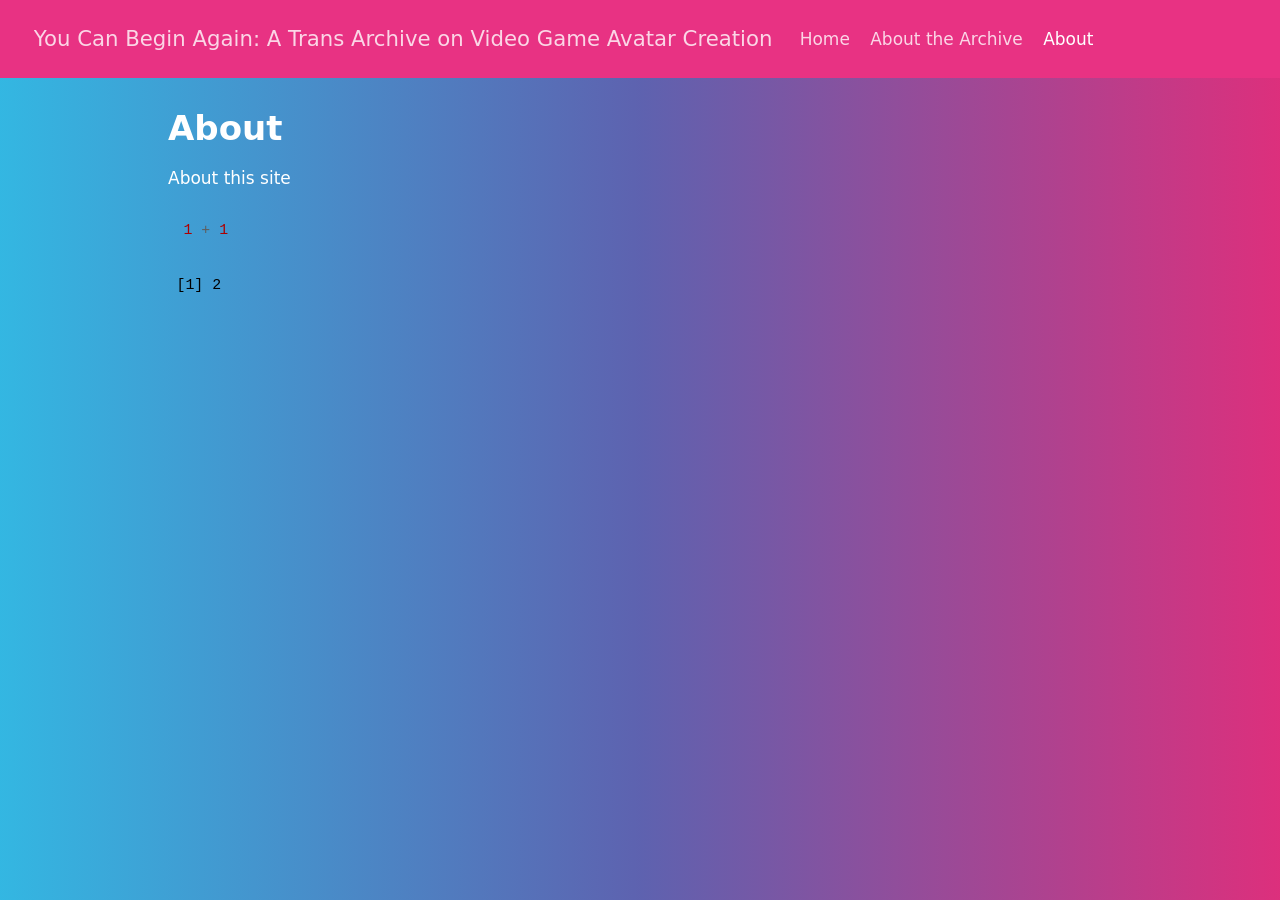
==== about.html @ 6451f8e9 "Built site for gh-pages" ====
<!DOCTYPE html>
<html xmlns="http://www.w3.org/1999/xhtml" lang="en" xml:lang="en"><head>

<meta charset="utf-8">
<meta name="generator" content="quarto-1.8.25">

<meta name="viewport" content="width=device-width, initial-scale=1.0, user-scalable=yes">


<title>About – You Can Begin Again: A Trans Archive on Video Game Avatar Creation</title>
<style>
code{white-space: pre-wrap;}
span.smallcaps{font-variant: small-caps;}
div.columns{display: flex; gap: min(4vw, 1.5em);}
div.column{flex: auto; overflow-x: auto;}
div.hanging-indent{margin-left: 1.5em; text-indent: -1.5em;}
ul.task-list{list-style: none;}
ul.task-list li input[type="checkbox"] {
  width: 0.8em;
  margin: 0 0.8em 0.2em -1em; /* quarto-specific, see https://github.com/quarto-dev/quarto-cli/issues/4556 */ 
  vertical-align: middle;
}
/* CSS for syntax highlighting */
html { -webkit-text-size-adjust: 100%; }
pre > code.sourceCode { white-space: pre; position: relative; }
pre > code.sourceCode > span { display: inline-block; line-height: 1.25; }
pre > code.sourceCode > span:empty { height: 1.2em; }
.sourceCode { overflow: visible; }
code.sourceCode > span { color: inherit; text-decoration: inherit; }
div.sourceCode { margin: 1em 0; }
pre.sourceCode { margin: 0; }
@media screen {
div.sourceCode { overflow: auto; }
}
@media print {
pre > code.sourceCode { white-space: pre-wrap; }
pre > code.sourceCode > span { text-indent: -5em; padding-left: 5em; }
}
pre.numberSource code
  { counter-reset: source-line 0; }
pre.numberSource code > span
  { position: relative; left: -4em; counter-increment: source-line; }
pre.numberSource code > span > a:first-child::before
  { content: counter(source-line);
    position: relative; left: -1em; text-align: right; vertical-align: baseline;
    border: none; display: inline-block;
    -webkit-touch-callout: none; -webkit-user-select: none;
    -khtml-user-select: none; -moz-user-select: none;
    -ms-user-select: none; user-select: none;
    padding: 0 4px; width: 4em;
  }
pre.numberSource { margin-left: 3em;  padding-left: 4px; }
div.sourceCode
  {   }
@media screen {
pre > code.sourceCode > span > a:first-child::before { text-decoration: underline; }
}
</style>


<script src="site_libs/quarto-nav/quarto-nav.js"></script>
<script src="site_libs/quarto-nav/headroom.min.js"></script>
<script src="site_libs/clipboard/clipboard.min.js"></script>
<script src="site_libs/quarto-search/autocomplete.umd.js"></script>
<script src="site_libs/quarto-search/fuse.min.js"></script>
<script src="site_libs/quarto-search/quarto-search.js"></script>
<meta name="quarto:offset" content="./">
<script src="site_libs/quarto-html/quarto.js" type="module"></script>
<script src="site_libs/quarto-html/tabsets/tabsets.js" type="module"></script>
<script src="site_libs/quarto-html/axe/axe-check.js" type="module"></script>
<script src="site_libs/quarto-html/popper.min.js"></script>
<script src="site_libs/quarto-html/tippy.umd.min.js"></script>
<script src="site_libs/quarto-html/anchor.min.js"></script>
<link href="site_libs/quarto-html/tippy.css" rel="stylesheet">
<link href="site_libs/quarto-html/quarto-syntax-highlighting-7b89279ff1a6dce999919e0e67d4d9ec.css" rel="stylesheet" id="quarto-text-highlighting-styles">
<script src="site_libs/bootstrap/bootstrap.min.js"></script>
<link href="site_libs/bootstrap/bootstrap-icons.css" rel="stylesheet">
<link href="site_libs/bootstrap/bootstrap-251603f34fb100524ce6c94bd8510ba7.min.css" rel="stylesheet" append-hash="true" id="quarto-bootstrap" data-mode="light">
<script id="quarto-search-options" type="application/json">{
  "location": "navbar",
  "copy-button": false,
  "collapse-after": 3,
  "panel-placement": "end",
  "type": "overlay",
  "limit": 50,
  "keyboard-shortcut": [
    "f",
    "/",
    "s"
  ],
  "show-item-context": false,
  "language": {
    "search-no-results-text": "No results",
    "search-matching-documents-text": "matching documents",
    "search-copy-link-title": "Copy link to search",
    "search-hide-matches-text": "Hide additional matches",
    "search-more-match-text": "more match in this document",
    "search-more-matches-text": "more matches in this document",
    "search-clear-button-title": "Clear",
    "search-text-placeholder": "",
    "search-detached-cancel-button-title": "Cancel",
    "search-submit-button-title": "Submit",
    "search-label": "Search"
  }
}</script>


<link rel="stylesheet" href="styles.css">
</head>

<body class="nav-fixed quarto-light">

<div id="quarto-search-results"></div>
  <header id="quarto-header" class="headroom fixed-top">
    <nav class="navbar navbar-expand-lg " data-bs-theme="dark">
      <div class="navbar-container container-fluid">
      <div class="navbar-brand-container mx-auto">
    <a href="./index.html" class="navbar-brand navbar-brand-logo">
    </a>
    <a class="navbar-brand" href="./index.html">
    <span class="navbar-title">You Can Begin Again: A Trans Archive on Video Game Avatar Creation</span>
    </a>
  </div>
            <div id="quarto-search" class="" title="Search"></div>
          <button class="navbar-toggler" type="button" data-bs-toggle="collapse" data-bs-target="#navbarCollapse" aria-controls="navbarCollapse" role="menu" aria-expanded="false" aria-label="Toggle navigation" onclick="if (window.quartoToggleHeadroom) { window.quartoToggleHeadroom(); }">
  <span class="navbar-toggler-icon"></span>
</button>
          <div class="collapse navbar-collapse" id="navbarCollapse">
            <ul class="navbar-nav navbar-nav-scroll me-auto">
  <li class="nav-item">
    <a class="nav-link" href="./index.html"> 
<span class="menu-text">Home</span></a>
  </li>  
  <li class="nav-item">
    <a class="nav-link" href="./new-page.html"> 
<span class="menu-text">About the Archive</span></a>
  </li>  
  <li class="nav-item">
    <a class="nav-link active" href="./about.html" aria-current="page"> 
<span class="menu-text">About</span></a>
  </li>  
</ul>
          </div> <!-- /navcollapse -->
            <div class="quarto-navbar-tools">
</div>
      </div> <!-- /container-fluid -->
    </nav>
</header>
<!-- content -->
<div id="quarto-content" class="quarto-container page-columns page-rows-contents page-layout-article page-navbar">
<!-- sidebar -->
<!-- margin-sidebar -->
    <div id="quarto-margin-sidebar" class="sidebar margin-sidebar zindex-bottom">
        
    </div>
<!-- main -->
<main class="content" id="quarto-document-content">

<header id="title-block-header" class="quarto-title-block default">
<div class="quarto-title">
<h1 class="title">About</h1>
</div>



<div class="quarto-title-meta">

    
  
    
  </div>
  


</header>


<p>About this site</p>
<div class="cell">
<div class="code-copy-outer-scaffold"><div class="sourceCode cell-code" id="cb1"><pre class="sourceCode r code-with-copy"><code class="sourceCode r"><span id="cb1-1"><a href="#cb1-1" aria-hidden="true" tabindex="-1"></a><span class="dv">1</span> <span class="sc">+</span> <span class="dv">1</span></span></code></pre></div><button title="Copy to Clipboard" class="code-copy-button"><i class="bi"></i></button></div>
<div class="cell-output cell-output-stdout">
<pre><code>[1] 2</code></pre>
</div>
</div>



</main> <!-- /main -->
<script id="quarto-html-after-body" type="application/javascript">
  window.document.addEventListener("DOMContentLoaded", function (event) {
    const icon = "";
    const anchorJS = new window.AnchorJS();
    anchorJS.options = {
      placement: 'right',
      icon: icon
    };
    anchorJS.add('.anchored');
    const isCodeAnnotation = (el) => {
      for (const clz of el.classList) {
        if (clz.startsWith('code-annotation-')) {                     
          return true;
        }
      }
      return false;
    }
    const onCopySuccess = function(e) {
      // button target
      const button = e.trigger;
      // don't keep focus
      button.blur();
      // flash "checked"
      button.classList.add('code-copy-button-checked');
      var currentTitle = button.getAttribute("title");
      button.setAttribute("title", "Copied!");
      let tooltip;
      if (window.bootstrap) {
        button.setAttribute("data-bs-toggle", "tooltip");
        button.setAttribute("data-bs-placement", "left");
        button.setAttribute("data-bs-title", "Copied!");
        tooltip = new bootstrap.Tooltip(button, 
          { trigger: "manual", 
            customClass: "code-copy-button-tooltip",
            offset: [0, -8]});
        tooltip.show();    
      }
      setTimeout(function() {
        if (tooltip) {
          tooltip.hide();
          button.removeAttribute("data-bs-title");
          button.removeAttribute("data-bs-toggle");
          button.removeAttribute("data-bs-placement");
        }
        button.setAttribute("title", currentTitle);
        button.classList.remove('code-copy-button-checked');
      }, 1000);
      // clear code selection
      e.clearSelection();
    }
    const getTextToCopy = function(trigger) {
      const outerScaffold = trigger.parentElement.cloneNode(true);
      const codeEl = outerScaffold.querySelector('code');
      for (const childEl of codeEl.children) {
        if (isCodeAnnotation(childEl)) {
          childEl.remove();
        }
      }
      return codeEl.innerText;
    }
    const clipboard = new window.ClipboardJS('.code-copy-button:not([data-in-quarto-modal])', {
      text: getTextToCopy
    });
    clipboard.on('success', onCopySuccess);
    if (window.document.getElementById('quarto-embedded-source-code-modal')) {
      const clipboardModal = new window.ClipboardJS('.code-copy-button[data-in-quarto-modal]', {
        text: getTextToCopy,
        container: window.document.getElementById('quarto-embedded-source-code-modal')
      });
      clipboardModal.on('success', onCopySuccess);
    }
      var localhostRegex = new RegExp(/^(?:http|https):\/\/localhost\:?[0-9]*\//);
      var mailtoRegex = new RegExp(/^mailto:/);
        var filterRegex = new RegExp("https:\/\/isaaclriddle\.github\.io\/beginagainarchive\/");
      var isInternal = (href) => {
          return filterRegex.test(href) || localhostRegex.test(href) || mailtoRegex.test(href);
      }
      // Inspect non-navigation links and adorn them if external
     var links = window.document.querySelectorAll('a[href]:not(.nav-link):not(.navbar-brand):not(.toc-action):not(.sidebar-link):not(.sidebar-item-toggle):not(.pagination-link):not(.no-external):not([aria-hidden]):not(.dropdown-item):not(.quarto-navigation-tool):not(.about-link)');
      for (var i=0; i<links.length; i++) {
        const link = links[i];
        if (!isInternal(link.href)) {
          // undo the damage that might have been done by quarto-nav.js in the case of
          // links that we want to consider external
          if (link.dataset.originalHref !== undefined) {
            link.href = link.dataset.originalHref;
          }
        }
      }
    function tippyHover(el, contentFn, onTriggerFn, onUntriggerFn) {
      const config = {
        allowHTML: true,
        maxWidth: 500,
        delay: 100,
        arrow: false,
        appendTo: function(el) {
            return el.parentElement;
        },
        interactive: true,
        interactiveBorder: 10,
        theme: 'quarto',
        placement: 'bottom-start',
      };
      if (contentFn) {
        config.content = contentFn;
      }
      if (onTriggerFn) {
        config.onTrigger = onTriggerFn;
      }
      if (onUntriggerFn) {
        config.onUntrigger = onUntriggerFn;
      }
      window.tippy(el, config); 
    }
    const noterefs = window.document.querySelectorAll('a[role="doc-noteref"]');
    for (var i=0; i<noterefs.length; i++) {
      const ref = noterefs[i];
      tippyHover(ref, function() {
        // use id or data attribute instead here
        let href = ref.getAttribute('data-footnote-href') || ref.getAttribute('href');
        try { href = new URL(href).hash; } catch {}
        const id = href.replace(/^#\/?/, "");
        const note = window.document.getElementById(id);
        if (note) {
          return note.innerHTML;
        } else {
          return "";
        }
      });
    }
    const xrefs = window.document.querySelectorAll('a.quarto-xref');
    const processXRef = (id, note) => {
      // Strip column container classes
      const stripColumnClz = (el) => {
        el.classList.remove("page-full", "page-columns");
        if (el.children) {
          for (const child of el.children) {
            stripColumnClz(child);
          }
        }
      }
      stripColumnClz(note)
      if (id === null || id.startsWith('sec-')) {
        // Special case sections, only their first couple elements
        const container = document.createElement("div");
        if (note.children && note.children.length > 2) {
          container.appendChild(note.children[0].cloneNode(true));
          for (let i = 1; i < note.children.length; i++) {
            const child = note.children[i];
            if (child.tagName === "P" && child.innerText === "") {
              continue;
            } else {
              container.appendChild(child.cloneNode(true));
              break;
            }
          }
          if (window.Quarto?.typesetMath) {
            window.Quarto.typesetMath(container);
          }
          return container.innerHTML
        } else {
          if (window.Quarto?.typesetMath) {
            window.Quarto.typesetMath(note);
          }
          return note.innerHTML;
        }
      } else {
        // Remove any anchor links if they are present
        const anchorLink = note.querySelector('a.anchorjs-link');
        if (anchorLink) {
          anchorLink.remove();
        }
        if (window.Quarto?.typesetMath) {
          window.Quarto.typesetMath(note);
        }
        if (note.classList.contains("callout")) {
          return note.outerHTML;
        } else {
          return note.innerHTML;
        }
      }
    }
    for (var i=0; i<xrefs.length; i++) {
      const xref = xrefs[i];
      tippyHover(xref, undefined, function(instance) {
        instance.disable();
        let url = xref.getAttribute('href');
        let hash = undefined; 
        if (url.startsWith('#')) {
          hash = url;
        } else {
          try { hash = new URL(url).hash; } catch {}
        }
        if (hash) {
          const id = hash.replace(/^#\/?/, "");
          const note = window.document.getElementById(id);
          if (note !== null) {
            try {
              const html = processXRef(id, note.cloneNode(true));
              instance.setContent(html);
            } finally {
              instance.enable();
              instance.show();
            }
          } else {
            // See if we can fetch this
            fetch(url.split('#')[0])
            .then(res => res.text())
            .then(html => {
              const parser = new DOMParser();
              const htmlDoc = parser.parseFromString(html, "text/html");
              const note = htmlDoc.getElementById(id);
              if (note !== null) {
                const html = processXRef(id, note);
                instance.setContent(html);
              } 
            }).finally(() => {
              instance.enable();
              instance.show();
            });
          }
        } else {
          // See if we can fetch a full url (with no hash to target)
          // This is a special case and we should probably do some content thinning / targeting
          fetch(url)
          .then(res => res.text())
          .then(html => {
            const parser = new DOMParser();
            const htmlDoc = parser.parseFromString(html, "text/html");
            const note = htmlDoc.querySelector('main.content');
            if (note !== null) {
              // This should only happen for chapter cross references
              // (since there is no id in the URL)
              // remove the first header
              if (note.children.length > 0 && note.children[0].tagName === "HEADER") {
                note.children[0].remove();
              }
              const html = processXRef(null, note);
              instance.setContent(html);
            } 
          }).finally(() => {
            instance.enable();
            instance.show();
          });
        }
      }, function(instance) {
      });
    }
        let selectedAnnoteEl;
        const selectorForAnnotation = ( cell, annotation) => {
          let cellAttr = 'data-code-cell="' + cell + '"';
          let lineAttr = 'data-code-annotation="' +  annotation + '"';
          const selector = 'span[' + cellAttr + '][' + lineAttr + ']';
          return selector;
        }
        const selectCodeLines = (annoteEl) => {
          const doc = window.document;
          const targetCell = annoteEl.getAttribute("data-target-cell");
          const targetAnnotation = annoteEl.getAttribute("data-target-annotation");
          const annoteSpan = window.document.querySelector(selectorForAnnotation(targetCell, targetAnnotation));
          const lines = annoteSpan.getAttribute("data-code-lines").split(",");
          const lineIds = lines.map((line) => {
            return targetCell + "-" + line;
          })
          let top = null;
          let height = null;
          let parent = null;
          if (lineIds.length > 0) {
              //compute the position of the single el (top and bottom and make a div)
              const el = window.document.getElementById(lineIds[0]);
              top = el.offsetTop;
              height = el.offsetHeight;
              parent = el.parentElement.parentElement;
            if (lineIds.length > 1) {
              const lastEl = window.document.getElementById(lineIds[lineIds.length - 1]);
              const bottom = lastEl.offsetTop + lastEl.offsetHeight;
              height = bottom - top;
            }
            if (top !== null && height !== null && parent !== null) {
              // cook up a div (if necessary) and position it 
              let div = window.document.getElementById("code-annotation-line-highlight");
              if (div === null) {
                div = window.document.createElement("div");
                div.setAttribute("id", "code-annotation-line-highlight");
                div.style.position = 'absolute';
                parent.appendChild(div);
              }
              div.style.top = top - 2 + "px";
              div.style.height = height + 4 + "px";
              div.style.left = 0;
              let gutterDiv = window.document.getElementById("code-annotation-line-highlight-gutter");
              if (gutterDiv === null) {
                gutterDiv = window.document.createElement("div");
                gutterDiv.setAttribute("id", "code-annotation-line-highlight-gutter");
                gutterDiv.style.position = 'absolute';
                const codeCell = window.document.getElementById(targetCell);
                const gutter = codeCell.querySelector('.code-annotation-gutter');
                gutter.appendChild(gutterDiv);
              }
              gutterDiv.style.top = top - 2 + "px";
              gutterDiv.style.height = height + 4 + "px";
            }
            selectedAnnoteEl = annoteEl;
          }
        };
        const unselectCodeLines = () => {
          const elementsIds = ["code-annotation-line-highlight", "code-annotation-line-highlight-gutter"];
          elementsIds.forEach((elId) => {
            const div = window.document.getElementById(elId);
            if (div) {
              div.remove();
            }
          });
          selectedAnnoteEl = undefined;
        };
          // Handle positioning of the toggle
      window.addEventListener(
        "resize",
        throttle(() => {
          elRect = undefined;
          if (selectedAnnoteEl) {
            selectCodeLines(selectedAnnoteEl);
          }
        }, 10)
      );
      function throttle(fn, ms) {
      let throttle = false;
      let timer;
        return (...args) => {
          if(!throttle) { // first call gets through
              fn.apply(this, args);
              throttle = true;
          } else { // all the others get throttled
              if(timer) clearTimeout(timer); // cancel #2
              timer = setTimeout(() => {
                fn.apply(this, args);
                timer = throttle = false;
              }, ms);
          }
        };
      }
        // Attach click handler to the DT
        const annoteDls = window.document.querySelectorAll('dt[data-target-cell]');
        for (const annoteDlNode of annoteDls) {
          annoteDlNode.addEventListener('click', (event) => {
            const clickedEl = event.target;
            if (clickedEl !== selectedAnnoteEl) {
              unselectCodeLines();
              const activeEl = window.document.querySelector('dt[data-target-cell].code-annotation-active');
              if (activeEl) {
                activeEl.classList.remove('code-annotation-active');
              }
              selectCodeLines(clickedEl);
              clickedEl.classList.add('code-annotation-active');
            } else {
              // Unselect the line
              unselectCodeLines();
              clickedEl.classList.remove('code-annotation-active');
            }
          });
        }
    const findCites = (el) => {
      const parentEl = el.parentElement;
      if (parentEl) {
        const cites = parentEl.dataset.cites;
        if (cites) {
          return {
            el,
            cites: cites.split(' ')
          };
        } else {
          return findCites(el.parentElement)
        }
      } else {
        return undefined;
      }
    };
    var bibliorefs = window.document.querySelectorAll('a[role="doc-biblioref"]');
    for (var i=0; i<bibliorefs.length; i++) {
      const ref = bibliorefs[i];
      const citeInfo = findCites(ref);
      if (citeInfo) {
        tippyHover(citeInfo.el, function() {
          var popup = window.document.createElement('div');
          citeInfo.cites.forEach(function(cite) {
            var citeDiv = window.document.createElement('div');
            citeDiv.classList.add('hanging-indent');
            citeDiv.classList.add('csl-entry');
            var biblioDiv = window.document.getElementById('ref-' + cite);
            if (biblioDiv) {
              citeDiv.innerHTML = biblioDiv.innerHTML;
            }
            popup.appendChild(citeDiv);
          });
          return popup.innerHTML;
        });
      }
    }
  });
  </script>
</div> <!-- /content -->




</body></html>
---- site_libs/quarto-html/tippy.css ----
.tippy-box[data-animation=fade][data-state=hidden]{opacity:0}[data-tippy-root]{max-width:calc(100vw - 10px)}.tippy-box{position:relative;background-color:#333;color:#fff;border-radius:4px;font-size:14px;line-height:1.4;white-space:normal;outline:0;transition-property:transform,visibility,opacity}.tippy-box[data-placement^=top]>.tippy-arrow{bottom:0}.tippy-box[data-placement^=top]>.tippy-arrow:before{bottom:-7px;left:0;border-width:8px 8px 0;border-top-color:initial;transform-origin:center top}.tippy-box[data-placement^=bottom]>.tippy-arrow{top:0}.tippy-box[data-placement^=bottom]>.tippy-arrow:before{top:-7px;left:0;border-width:0 8px 8px;border-bottom-color:initial;transform-origin:center bottom}.tippy-box[data-placement^=left]>.tippy-arrow{right:0}.tippy-box[data-placement^=left]>.tippy-arrow:before{border-width:8px 0 8px 8px;border-left-color:initial;right:-7px;transform-origin:center left}.tippy-box[data-placement^=right]>.tippy-arrow{left:0}.tippy-box[data-placement^=right]>.tippy-arrow:before{left:-7px;border-width:8px 8px 8px 0;border-right-color:initial;transform-origin:center right}.tippy-box[data-inertia][data-state=visible]{transition-timing-function:cubic-bezier(.54,1.5,.38,1.11)}.tippy-arrow{width:16px;height:16px;color:#333}.tippy-arrow:before{content:"";position:absolute;border-color:transparent;border-style:solid}.tippy-content{position:relative;padding:5px 9px;z-index:1}
---- site_libs/quarto-html/quarto-syntax-highlighting-7b89279ff1a6dce999919e0e67d4d9ec.css ----
/* quarto syntax highlight colors */
:root {
  --quarto-hl-ot-color: #003B4F;
  --quarto-hl-at-color: #657422;
  --quarto-hl-ss-color: #20794D;
  --quarto-hl-an-color: #5E5E5E;
  --quarto-hl-fu-color: #4758AB;
  --quarto-hl-st-color: #20794D;
  --quarto-hl-cf-color: #003B4F;
  --quarto-hl-op-color: #5E5E5E;
  --quarto-hl-er-color: #AD0000;
  --quarto-hl-bn-color: #AD0000;
  --quarto-hl-al-color: #AD0000;
  --quarto-hl-va-color: #111111;
  --quarto-hl-bu-color: inherit;
  --quarto-hl-ex-color: inherit;
  --quarto-hl-pp-color: #AD0000;
  --quarto-hl-in-color: #5E5E5E;
  --quarto-hl-vs-color: #20794D;
  --quarto-hl-wa-color: #5E5E5E;
  --quarto-hl-do-color: #5E5E5E;
  --quarto-hl-im-color: #00769E;
  --quarto-hl-ch-color: #20794D;
  --quarto-hl-dt-color: #AD0000;
  --quarto-hl-fl-color: #AD0000;
  --quarto-hl-co-color: #5E5E5E;
  --quarto-hl-cv-color: #5E5E5E;
  --quarto-hl-cn-color: #8f5902;
  --quarto-hl-sc-color: #5E5E5E;
  --quarto-hl-dv-color: #AD0000;
  --quarto-hl-kw-color: #003B4F;
}

/* other quarto variables */
:root {
  --quarto-font-monospace: SFMono-Regular, Menlo, Monaco, Consolas, "Liberation Mono", "Courier New", monospace;
}

/* syntax highlight based on Pandoc's rules */
pre > code.sourceCode > span {
  color: #003B4F;
}

code.sourceCode > span {
  color: #003B4F;
}

div.sourceCode,
div.sourceCode pre.sourceCode {
  color: #003B4F;
}

/* Normal */
code span {
  color: #003B4F;
}

/* Alert */
code span.al {
  color: #AD0000;
  font-style: inherit;
}

/* Annotation */
code span.an {
  color: #5E5E5E;
  font-style: inherit;
}

/* Attribute */
code span.at {
  color: #657422;
  font-style: inherit;
}

/* BaseN */
code span.bn {
  color: #AD0000;
  font-style: inherit;
}

/* BuiltIn */
code span.bu {
  font-style: inherit;
}

/* ControlFlow */
code span.cf {
  color: #003B4F;
  font-weight: bold;
  font-style: inherit;
}

/* Char */
code span.ch {
  color: #20794D;
  font-style: inherit;
}

/* Constant */
code span.cn {
  color: #8f5902;
  font-style: inherit;
}

/* Comment */
code span.co {
  color: #5E5E5E;
  font-style: inherit;
}

/* CommentVar */
code span.cv {
  color: #5E5E5E;
  font-style: italic;
}

/* Documentation */
code span.do {
  color: #5E5E5E;
  font-style: italic;
}

/* DataType */
code span.dt {
  color: #AD0000;
  font-style: inherit;
}

/* DecVal */
code span.dv {
  color: #AD0000;
  font-style: inherit;
}

/* Error */
code span.er {
  color: #AD0000;
  font-style: inherit;
}

/* Extension */
code span.ex {
  font-style: inherit;
}

/* Float */
code span.fl {
  color: #AD0000;
  font-style: inherit;
}

/* Function */
code span.fu {
  color: #4758AB;
  font-style: inherit;
}

/* Import */
code span.im {
  color: #00769E;
  font-style: inherit;
}

/* Information */
code span.in {
  color: #5E5E5E;
  font-style: inherit;
}

/* Keyword */
code span.kw {
  color: #003B4F;
  font-weight: bold;
  font-style: inherit;
}

/* Operator */
code span.op {
  color: #5E5E5E;
  font-style: inherit;
}

/* Other */
code span.ot {
  color: #003B4F;
  font-style: inherit;
}

/* Preprocessor */
code span.pp {
  color: #AD0000;
  font-style: inherit;
}

/* SpecialChar */
code span.sc {
  color: #5E5E5E;
  font-style: inherit;
}

/* SpecialString */
code span.ss {
  color: #20794D;
  font-style: inherit;
}

/* String */
code span.st {
  color: #20794D;
  font-style: inherit;
}

/* Variable */
code span.va {
  color: #111111;
  font-style: inherit;
}

/* VerbatimString */
code span.vs {
  color: #20794D;
  font-style: inherit;
}

/* Warning */
code span.wa {
  color: #5E5E5E;
  font-style: italic;
}

.prevent-inlining {
  content: "</";
}

/*# sourceMappingURL=3944bc705cfaf4c80e56f77c5205168a.css.map */
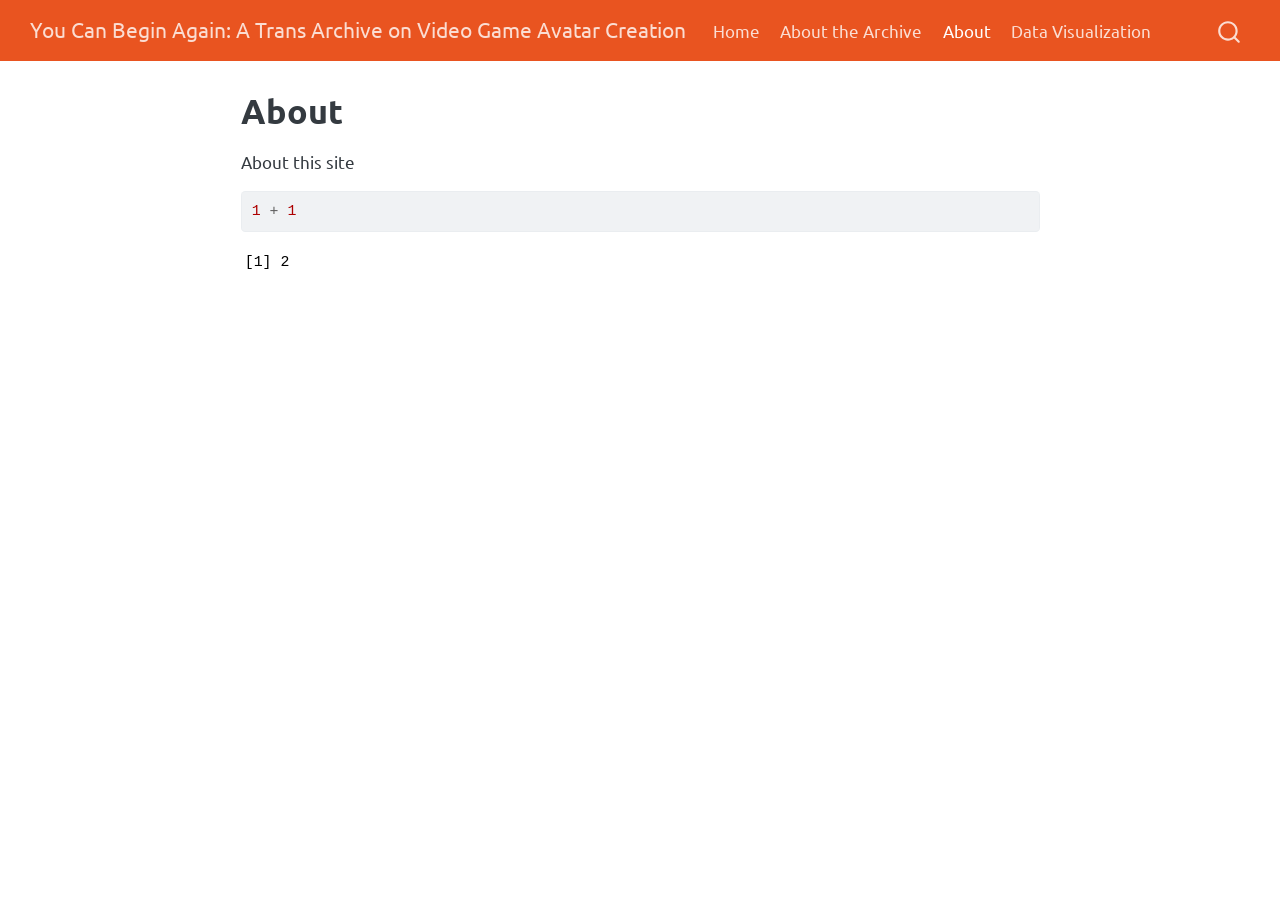
==== commit fa865baf: "Built site for gh-pages" ====
--- a/about.html
+++ b/about.html
@@ -2,13 +2,16 @@
 <html xmlns="http://www.w3.org/1999/xhtml" lang="en" xml:lang="en"><head>
 
 <meta charset="utf-8">
-<meta name="generator" content="quarto-1.8.25">
+<meta name="generator" content="quarto-1.9.37">
 
 <meta name="viewport" content="width=device-width, initial-scale=1.0, user-scalable=yes">
 
 
 <title>About – You Can Begin Again: A Trans Archive on Video Game Avatar Creation</title>
 <style>
+/* Default styles provided by pandoc.
+** See https://pandoc.org/MANUAL.html#variables-for-html for config info.
+*/
 code{white-space: pre-wrap;}
 span.smallcaps{font-variant: small-caps;}
 div.columns{display: flex; gap: min(4vw, 1.5em);}
@@ -67,15 +70,14 @@
 <meta name="quarto:offset" content="./">
 <script src="site_libs/quarto-html/quarto.js" type="module"></script>
 <script src="site_libs/quarto-html/tabsets/tabsets.js" type="module"></script>
-<script src="site_libs/quarto-html/axe/axe-check.js" type="module"></script>
 <script src="site_libs/quarto-html/popper.min.js"></script>
 <script src="site_libs/quarto-html/tippy.umd.min.js"></script>
 <script src="site_libs/quarto-html/anchor.min.js"></script>
 <link href="site_libs/quarto-html/tippy.css" rel="stylesheet">
-<link href="site_libs/quarto-html/quarto-syntax-highlighting-7b89279ff1a6dce999919e0e67d4d9ec.css" rel="stylesheet" id="quarto-text-highlighting-styles">
+<link href="site_libs/quarto-html/quarto-syntax-highlighting-7f8f88aac4f3542376d5c11b86a4c14d.css" rel="stylesheet" id="quarto-text-highlighting-styles">
 <script src="site_libs/bootstrap/bootstrap.min.js"></script>
 <link href="site_libs/bootstrap/bootstrap-icons.css" rel="stylesheet">
-<link href="site_libs/bootstrap/bootstrap-251603f34fb100524ce6c94bd8510ba7.min.css" rel="stylesheet" append-hash="true" id="quarto-bootstrap" data-mode="light">
+<link href="site_libs/bootstrap/bootstrap-08648047b95b560027f9b4147ff8446f.min.css" rel="stylesheet" append-hash="true" id="quarto-bootstrap" data-mode="light">
 <script id="quarto-search-options" type="application/json">{
   "location": "navbar",
   "copy-button": false,
@@ -108,15 +110,13 @@
 <link rel="stylesheet" href="styles.css">
 </head>
 
-<body class="nav-fixed quarto-light">
+<body class="nav-fixed fullcontent quarto-light">
 
 <div id="quarto-search-results"></div>
   <header id="quarto-header" class="headroom fixed-top">
     <nav class="navbar navbar-expand-lg " data-bs-theme="dark">
       <div class="navbar-container container-fluid">
       <div class="navbar-brand-container mx-auto">
-    <a href="./index.html" class="navbar-brand navbar-brand-logo">
-    </a>
     <a class="navbar-brand" href="./index.html">
     <span class="navbar-title">You Can Begin Again: A Trans Archive on Video Game Avatar Creation</span>
     </a>
@@ -139,6 +139,10 @@
     <a class="nav-link active" href="./about.html" aria-current="page"> 
 <span class="menu-text">About</span></a>
   </li>  
+  <li class="nav-item">
+    <a class="nav-link" href="./datavisualization.html"> 
+<span class="menu-text">Data Visualization</span></a>
+  </li>  
 </ul>
           </div> <!-- /navcollapse -->
             <div class="quarto-navbar-tools">
@@ -150,9 +154,7 @@
 <div id="quarto-content" class="quarto-container page-columns page-rows-contents page-layout-article page-navbar">
 <!-- sidebar -->
 <!-- margin-sidebar -->
-    <div id="quarto-margin-sidebar" class="sidebar margin-sidebar zindex-bottom">
-        
-    </div>
+    
 <!-- main -->
 <main class="content" id="quarto-document-content">
 
--- a/site_libs/quarto-html/quarto-syntax-highlighting-7f8f88aac4f3542376d5c11b86a4c14d.css
+++ b/site_libs/quarto-html/quarto-syntax-highlighting-7f8f88aac4f3542376d5c11b86a4c14d.css
@@ -0,0 +1,236 @@
+/* quarto syntax highlight colors */
+:root {
+  --quarto-hl-ot-color: #003B4F;
+  --quarto-hl-at-color: #657422;
+  --quarto-hl-ss-color: #20794D;
+  --quarto-hl-an-color: #5E5E5E;
+  --quarto-hl-fu-color: #4758AB;
+  --quarto-hl-st-color: #20794D;
+  --quarto-hl-cf-color: #003B4F;
+  --quarto-hl-op-color: #5E5E5E;
+  --quarto-hl-er-color: #AD0000;
+  --quarto-hl-bn-color: #AD0000;
+  --quarto-hl-al-color: #AD0000;
+  --quarto-hl-va-color: #111111;
+  --quarto-hl-bu-color: inherit;
+  --quarto-hl-ex-color: inherit;
+  --quarto-hl-pp-color: #AD0000;
+  --quarto-hl-in-color: #5E5E5E;
+  --quarto-hl-vs-color: #20794D;
+  --quarto-hl-wa-color: #5E5E5E;
+  --quarto-hl-do-color: #5E5E5E;
+  --quarto-hl-im-color: #00769E;
+  --quarto-hl-ch-color: #20794D;
+  --quarto-hl-dt-color: #AD0000;
+  --quarto-hl-fl-color: #AD0000;
+  --quarto-hl-co-color: #5E5E5E;
+  --quarto-hl-cv-color: #5E5E5E;
+  --quarto-hl-cn-color: #8f5902;
+  --quarto-hl-sc-color: #5E5E5E;
+  --quarto-hl-dv-color: #AD0000;
+  --quarto-hl-kw-color: #003B4F;
+}
+
+/* other quarto variables */
+:root {
+  --quarto-font-monospace: SFMono-Regular, Menlo, Monaco, Consolas, "Liberation Mono", "Courier New", monospace;
+}
+
+/* syntax highlight based on Pandoc's rules */
+pre > code.sourceCode > span {
+  color: #003B4F;
+}
+
+code.sourceCode > span {
+  color: #003B4F;
+}
+
+div.sourceCode,
+div.sourceCode pre.sourceCode {
+  color: #003B4F;
+}
+
+/* Normal */
+code span {
+  color: #003B4F;
+}
+
+/* Alert */
+code span.al {
+  color: #AD0000;
+  font-style: inherit;
+}
+
+/* Annotation */
+code span.an {
+  color: #5E5E5E;
+  font-style: inherit;
+}
+
+/* Attribute */
+code span.at {
+  color: #657422;
+  font-style: inherit;
+}
+
+/* BaseN */
+code span.bn {
+  color: #AD0000;
+  font-style: inherit;
+}
+
+/* BuiltIn */
+code span.bu {
+  font-style: inherit;
+}
+
+/* ControlFlow */
+code span.cf {
+  color: #003B4F;
+  font-weight: bold;
+  font-style: inherit;
+}
+
+/* Char */
+code span.ch {
+  color: #20794D;
+  font-style: inherit;
+}
+
+/* Constant */
+code span.cn {
+  color: #8f5902;
+  font-style: inherit;
+}
+
+/* Comment */
+code span.co {
+  color: #5E5E5E;
+  font-style: inherit;
+}
+
+/* CommentVar */
+code span.cv {
+  color: #5E5E5E;
+  font-style: italic;
+}
+
+/* Documentation */
+code span.do {
+  color: #5E5E5E;
+  font-style: italic;
+}
+
+/* DataType */
+code span.dt {
+  color: #AD0000;
+  font-style: inherit;
+}
+
+/* DecVal */
+code span.dv {
+  color: #AD0000;
+  font-style: inherit;
+}
+
+/* Error */
+code span.er {
+  color: #AD0000;
+  font-style: inherit;
+}
+
+/* Extension */
+code span.ex {
+  font-style: inherit;
+}
+
+/* Float */
+code span.fl {
+  color: #AD0000;
+  font-style: inherit;
+}
+
+/* Function */
+code span.fu {
+  color: #4758AB;
+  font-style: inherit;
+}
+
+/* Import */
+code span.im {
+  color: #00769E;
+  font-style: inherit;
+}
+
+/* Information */
+code span.in {
+  color: #5E5E5E;
+  font-style: inherit;
+}
+
+/* Keyword */
+code span.kw {
+  color: #003B4F;
+  font-weight: bold;
+  font-style: inherit;
+}
+
+/* Operator */
+code span.op {
+  color: #5E5E5E;
+  font-style: inherit;
+}
+
+/* Other */
+code span.ot {
+  color: #003B4F;
+  font-style: inherit;
+}
+
+/* Preprocessor */
+code span.pp {
+  color: #AD0000;
+  font-style: inherit;
+}
+
+/* SpecialChar */
+code span.sc {
+  color: #5E5E5E;
+  font-style: inherit;
+}
+
+/* SpecialString */
+code span.ss {
+  color: #20794D;
+  font-style: inherit;
+}
+
+/* String */
+code span.st {
+  color: #20794D;
+  font-style: inherit;
+}
+
+/* Variable */
+code span.va {
+  color: #111111;
+  font-style: inherit;
+}
+
+/* VerbatimString */
+code span.vs {
+  color: #20794D;
+  font-style: inherit;
+}
+
+/* Warning */
+code span.wa {
+  color: #5E5E5E;
+  font-style: italic;
+}
+
+.prevent-inlining {
+  content: "</";
+}
+
+/*# sourceMappingURL=789ad8cd35626ba772517505b42a116e.css.map */
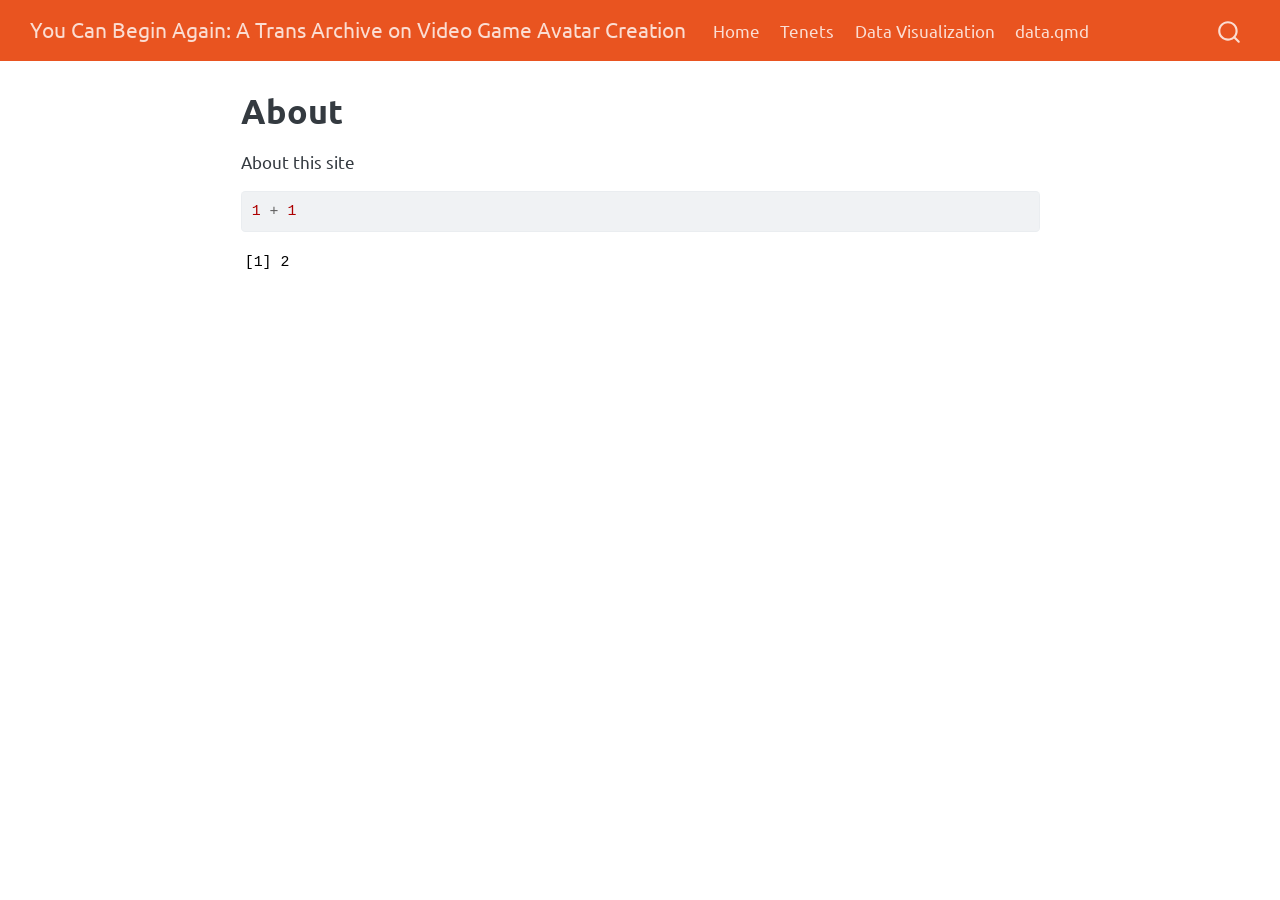
==== commit a15c0011: "Built site for gh-pages" ====
--- a/about.html
+++ b/about.html
@@ -132,16 +132,17 @@
 <span class="menu-text">Home</span></a>
   </li>  
   <li class="nav-item">
-    <a class="nav-link" href="./new-page.html"> 
-<span class="menu-text">About the Archive</span></a>
-  </li>  
-  <li class="nav-item">
-    <a class="nav-link active" href="./about.html" aria-current="page"> 
-<span class="menu-text">About</span></a>
+    <a class="nav-link" href="./tenets.html"> 
+<span class="menu-text">Tenets</span></a>
   </li>  
   <li class="nav-item">
     <a class="nav-link" href="./datavisualization.html"> 
 <span class="menu-text">Data Visualization</span></a>
+  </li>  
+  <li class="nav-item">
+    <span class="nav-link">
+<span class="menu-text">data.qmd</span>
+    </span>
   </li>  
 </ul>
           </div> <!-- /navcollapse -->
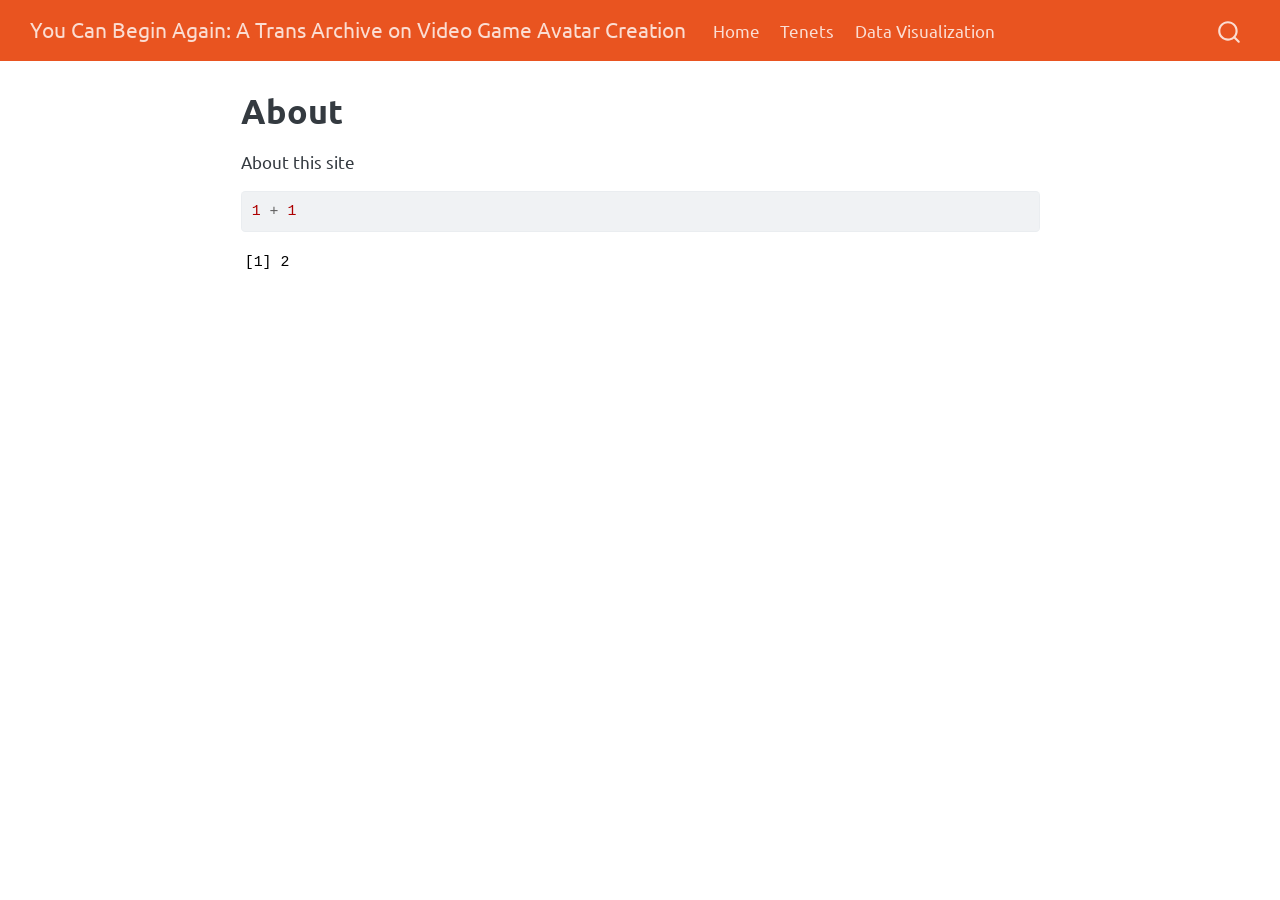
==== commit 5c7d765b: "Built site for gh-pages" ====
--- a/about.html
+++ b/about.html
@@ -139,11 +139,6 @@
     <a class="nav-link" href="./datavisualization.html"> 
 <span class="menu-text">Data Visualization</span></a>
   </li>  
-  <li class="nav-item">
-    <span class="nav-link">
-<span class="menu-text">data.qmd</span>
-    </span>
-  </li>  
 </ul>
           </div> <!-- /navcollapse -->
             <div class="quarto-navbar-tools">
--- a/styles.css
+++ b/styles.css
@@ -0,0 +1,15 @@
+/* css styles */
+
+// Colors
+
+$text-color:      #1a1a2e;   /* deep navy */
+$bg-color:        #c9f0ff;   /* soft trans blue background */
+$neutral:         #fdeef4;   /* soft trans pink for cards/sections */
+$accent-light:    #d44d7a;   /* deeper pink for links */
+$accent-dark:     #1a6fa8;   /* deeper blue for hover */
+
+$link-color:        #d44d7a 
+$link-hover-color:  #1a6fa8 
+
+$navbar-bg: #c9f0ff
+$navbar-fg: #fdeef4
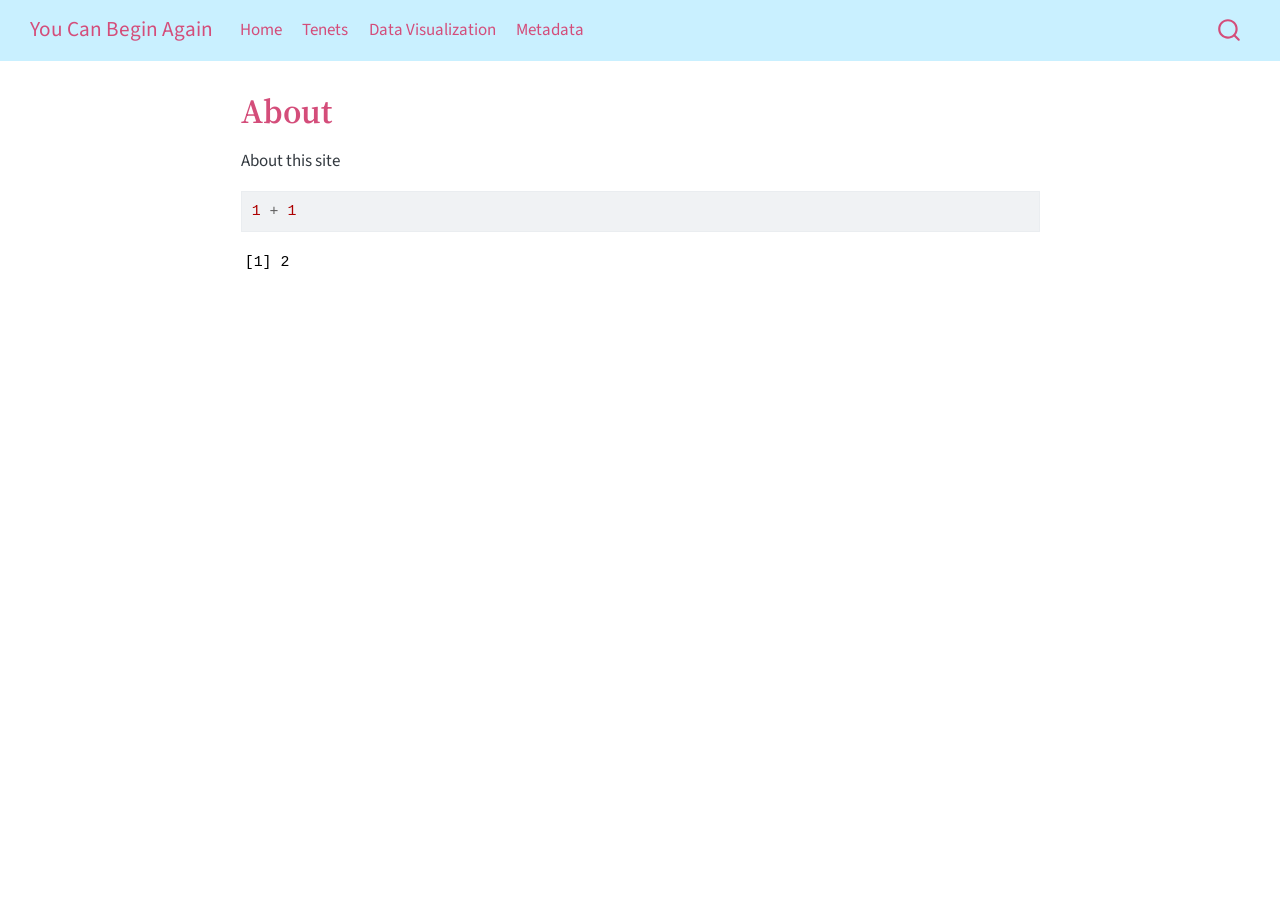
==== commit 2fe20fd1: "Built site for gh-pages" ====
--- a/about.html
+++ b/about.html
@@ -7,7 +7,7 @@
 <meta name="viewport" content="width=device-width, initial-scale=1.0, user-scalable=yes">
 
 
-<title>About – You Can Begin Again: A Trans Archive on Video Game Avatar Creation</title>
+<title>About – You Can Begin Again</title>
 <style>
 /* Default styles provided by pandoc.
 ** See https://pandoc.org/MANUAL.html#variables-for-html for config info.
@@ -77,7 +77,7 @@
 <link href="site_libs/quarto-html/quarto-syntax-highlighting-7f8f88aac4f3542376d5c11b86a4c14d.css" rel="stylesheet" id="quarto-text-highlighting-styles">
 <script src="site_libs/bootstrap/bootstrap.min.js"></script>
 <link href="site_libs/bootstrap/bootstrap-icons.css" rel="stylesheet">
-<link href="site_libs/bootstrap/bootstrap-08648047b95b560027f9b4147ff8446f.min.css" rel="stylesheet" append-hash="true" id="quarto-bootstrap" data-mode="light">
+<link href="site_libs/bootstrap/bootstrap-a1b686ef33f78459eae80886baf5259c.min.css" rel="stylesheet" append-hash="true" id="quarto-bootstrap" data-mode="light">
 <script id="quarto-search-options" type="application/json">{
   "location": "navbar",
   "copy-button": false,
@@ -107,7 +107,6 @@
 }</script>
 
 
-<link rel="stylesheet" href="styles.css">
 </head>
 
 <body class="nav-fixed fullcontent quarto-light">
@@ -118,7 +117,7 @@
       <div class="navbar-container container-fluid">
       <div class="navbar-brand-container mx-auto">
     <a class="navbar-brand" href="./index.html">
-    <span class="navbar-title">You Can Begin Again: A Trans Archive on Video Game Avatar Creation</span>
+    <span class="navbar-title">You Can Begin Again</span>
     </a>
   </div>
             <div id="quarto-search" class="" title="Search"></div>
@@ -138,6 +137,10 @@
   <li class="nav-item">
     <a class="nav-link" href="./datavisualization.html"> 
 <span class="menu-text">Data Visualization</span></a>
+  </li>  
+  <li class="nav-item">
+    <a class="nav-link" href="./metadata.html"> 
+<span class="menu-text">Metadata</span></a>
   </li>  
 </ul>
           </div> <!-- /navcollapse -->
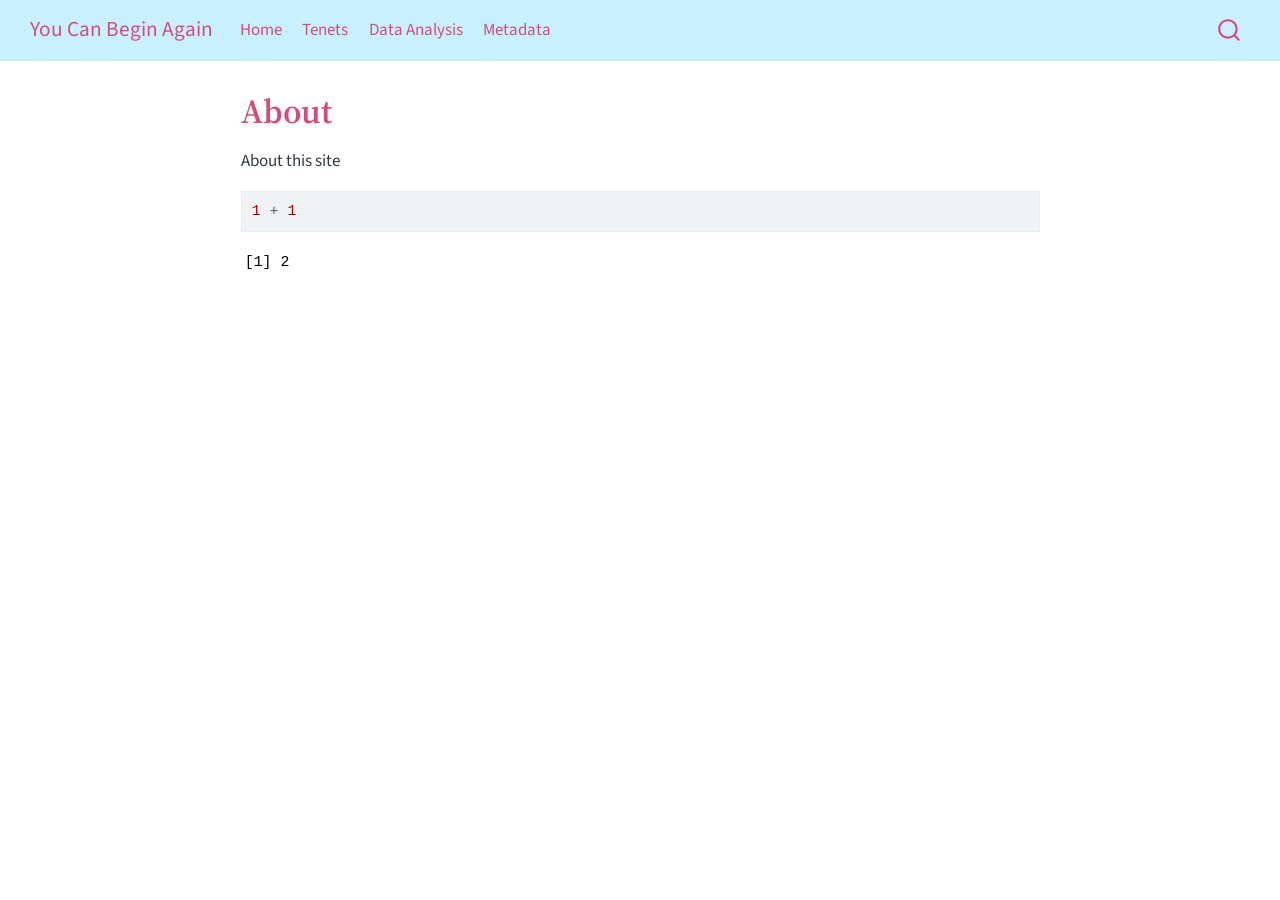
==== commit d713d795: "Built site for gh-pages" ====
--- a/about.html
+++ b/about.html
@@ -136,7 +136,7 @@
   </li>  
   <li class="nav-item">
     <a class="nav-link" href="./datavisualization.html"> 
-<span class="menu-text">Data Visualization</span></a>
+<span class="menu-text">Data Analysis</span></a>
   </li>  
   <li class="nav-item">
     <a class="nav-link" href="./metadata.html"> 
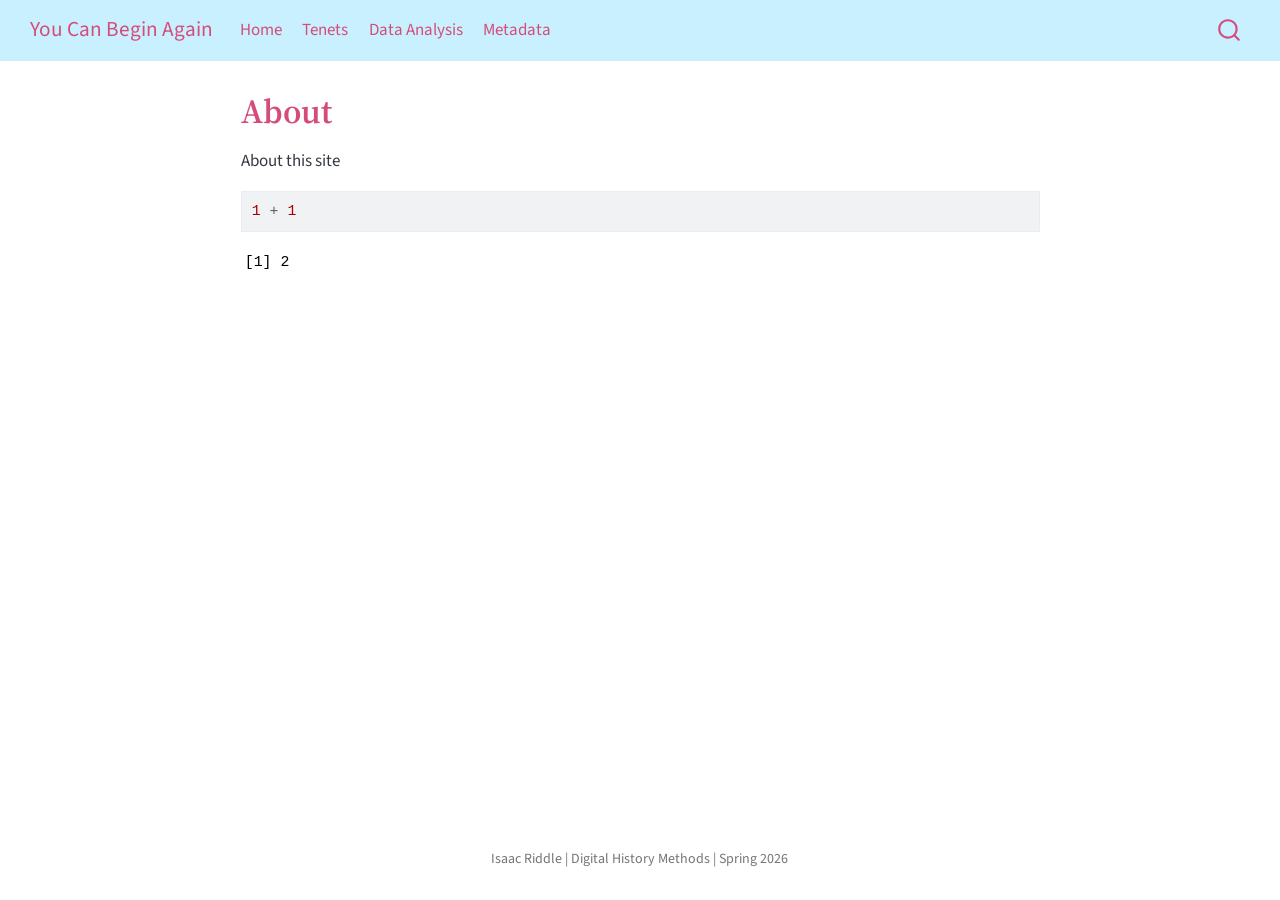
==== commit c840debf: "Built site for gh-pages" ====
--- a/about.html
+++ b/about.html
@@ -588,6 +588,19 @@
   });
   </script>
 </div> <!-- /content -->
+<footer class="footer">
+  <div class="nav-footer">
+    <div class="nav-footer-left">
+      &nbsp;
+    </div>   
+    <div class="nav-footer-center">
+<p>Isaac Riddle | Digital History Methods | Spring 2026</p>
+</div>
+    <div class="nav-footer-right">
+      &nbsp;
+    </div>
+  </div>
+</footer>
 
 
 
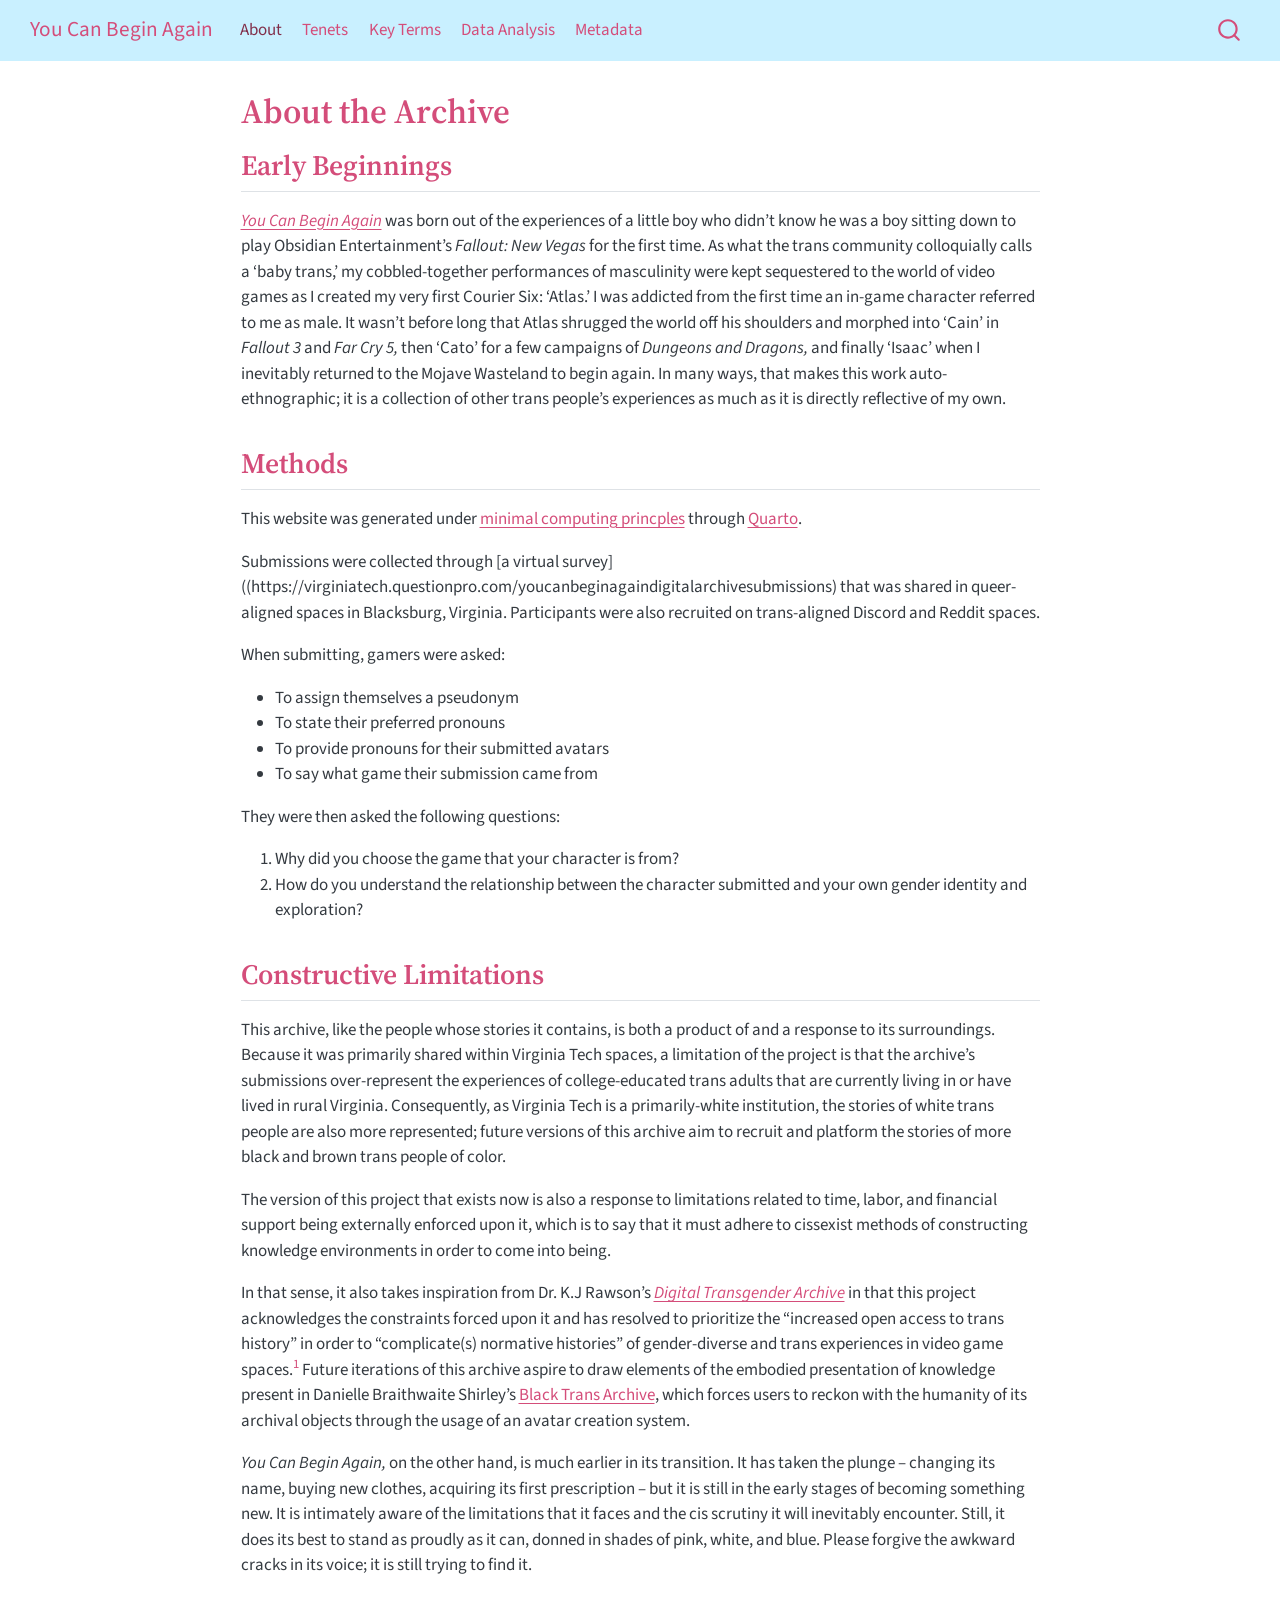
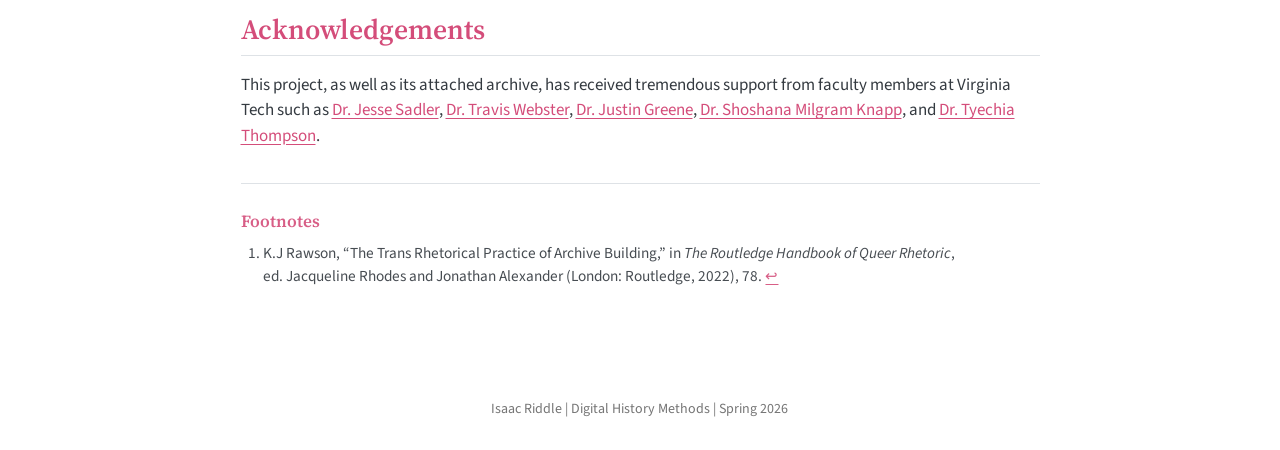
==== commit 70858a3d: "Built site for gh-pages" ====
--- a/about.html
+++ b/about.html
@@ -7,7 +7,7 @@
 <meta name="viewport" content="width=device-width, initial-scale=1.0, user-scalable=yes">
 
 
-<title>About – You Can Begin Again</title>
+<title>About the Archive – You Can Begin Again</title>
 <style>
 /* Default styles provided by pandoc.
 ** See https://pandoc.org/MANUAL.html#variables-for-html for config info.
@@ -22,41 +22,6 @@
   width: 0.8em;
   margin: 0 0.8em 0.2em -1em; /* quarto-specific, see https://github.com/quarto-dev/quarto-cli/issues/4556 */ 
   vertical-align: middle;
-}
-/* CSS for syntax highlighting */
-html { -webkit-text-size-adjust: 100%; }
-pre > code.sourceCode { white-space: pre; position: relative; }
-pre > code.sourceCode > span { display: inline-block; line-height: 1.25; }
-pre > code.sourceCode > span:empty { height: 1.2em; }
-.sourceCode { overflow: visible; }
-code.sourceCode > span { color: inherit; text-decoration: inherit; }
-div.sourceCode { margin: 1em 0; }
-pre.sourceCode { margin: 0; }
-@media screen {
-div.sourceCode { overflow: auto; }
-}
-@media print {
-pre > code.sourceCode { white-space: pre-wrap; }
-pre > code.sourceCode > span { text-indent: -5em; padding-left: 5em; }
-}
-pre.numberSource code
-  { counter-reset: source-line 0; }
-pre.numberSource code > span
-  { position: relative; left: -4em; counter-increment: source-line; }
-pre.numberSource code > span > a:first-child::before
-  { content: counter(source-line);
-    position: relative; left: -1em; text-align: right; vertical-align: baseline;
-    border: none; display: inline-block;
-    -webkit-touch-callout: none; -webkit-user-select: none;
-    -khtml-user-select: none; -moz-user-select: none;
-    -ms-user-select: none; user-select: none;
-    padding: 0 4px; width: 4em;
-  }
-pre.numberSource { margin-left: 3em;  padding-left: 4px; }
-div.sourceCode
-  {   }
-@media screen {
-pre > code.sourceCode > span > a:first-child::before { text-decoration: underline; }
 }
 </style>
 
@@ -127,12 +92,16 @@
           <div class="collapse navbar-collapse" id="navbarCollapse">
             <ul class="navbar-nav navbar-nav-scroll me-auto">
   <li class="nav-item">
-    <a class="nav-link" href="./index.html"> 
-<span class="menu-text">Home</span></a>
+    <a class="nav-link active" href="./about.html" aria-current="page"> 
+<span class="menu-text">About</span></a>
   </li>  
   <li class="nav-item">
     <a class="nav-link" href="./tenets.html"> 
 <span class="menu-text">Tenets</span></a>
+  </li>  
+  <li class="nav-item">
+    <a class="nav-link" href="./terms.html"> 
+<span class="menu-text">Key Terms</span></a>
   </li>  
   <li class="nav-item">
     <a class="nav-link" href="./datavisualization.html"> 
@@ -159,7 +128,7 @@
 
 <header id="title-block-header" class="quarto-title-block default">
 <div class="quarto-title">
-<h1 class="title">About</h1>
+<h1 class="title">About the Archive</h1>
 </div>
 
 
@@ -176,17 +145,48 @@
 </header>
 
 
-<p>About this site</p>
-<div class="cell">
-<div class="code-copy-outer-scaffold"><div class="sourceCode cell-code" id="cb1"><pre class="sourceCode r code-with-copy"><code class="sourceCode r"><span id="cb1-1"><a href="#cb1-1" aria-hidden="true" tabindex="-1"></a><span class="dv">1</span> <span class="sc">+</span> <span class="dv">1</span></span></code></pre></div><button title="Copy to Clipboard" class="code-copy-button"><i class="bi"></i></button></div>
-<div class="cell-output cell-output-stdout">
-<pre><code>[1] 2</code></pre>
-</div>
-</div>
-
-
-
-</main> <!-- /main -->
+<section id="early-beginnings" class="level2">
+<h2 class="anchored" data-anchor-id="early-beginnings">Early Beginnings</h2>
+<p><a href="https://isaaclriddle.github.io/youcanbeginagain/collection/"><em>You Can Begin Again</em></a> was born out of the experiences of a little boy who didn’t know he was a boy sitting down to play Obsidian Entertainment’s <em>Fallout: New Vegas</em> for the first time. As what the trans community colloquially calls a ‘baby trans,’ my cobbled-together performances of masculinity were kept sequestered to the world of video games as I created my very first Courier Six: ‘Atlas.’ I was addicted from the first time an in-game character referred to me as male. It wasn’t before long that Atlas shrugged the world off his shoulders and morphed into ‘Cain’ in <em>Fallout 3</em> and <em>Far Cry 5,</em> then ‘Cato’ for a few campaigns of <em>Dungeons and Dragons,</em> and finally ‘Isaac’ when I inevitably returned to the Mojave Wasteland to begin again. In many ways, that makes this work auto-ethnographic; it is a collection of other trans people’s experiences as much as it is directly reflective of my own.</p>
+</section>
+<section id="methods" class="level2">
+<h2 class="anchored" data-anchor-id="methods">Methods</h2>
+<p>This website was generated under <a href="https://go-dh.github.io/mincomp/thoughts/2015/05/21/user-vs-learner/">minimal computing princples</a> through <a href="https://quarto.org/">Quarto</a>.</p>
+<p>Submissions were collected through [a virtual survey]((https://virginiatech.questionpro.com/youcanbeginagaindigitalarchivesubmissions) that was shared in queer-aligned spaces in Blacksburg, Virginia. Participants were also recruited on trans-aligned Discord and Reddit spaces.</p>
+<p>When submitting, gamers were asked:</p>
+<ul>
+<li>To assign themselves a pseudonym</li>
+<li>To state their preferred pronouns</li>
+<li>To provide pronouns for their submitted avatars</li>
+<li>To say what game their submission came from</li>
+</ul>
+<p>They were then asked the following questions:</p>
+<ol type="1">
+<li>Why did you choose the game that your character is from?</li>
+<li>How do you understand the relationship between the character submitted and your own gender identity and exploration?</li>
+</ol>
+</section>
+<section id="constructive-limitations" class="level2">
+<h2 class="anchored" data-anchor-id="constructive-limitations">Constructive Limitations</h2>
+<p>This archive, like the people whose stories it contains, is both a product of and a response to its surroundings. Because it was primarily shared within Virginia Tech spaces, a limitation of the project is that the archive’s submissions over-represent the experiences of college-educated trans adults that are currently living in or have lived in rural Virginia. Consequently, as Virginia Tech is a primarily-white institution, the stories of white trans people are also more represented; future versions of this archive aim to recruit and platform the stories of more black and brown trans people of color.</p>
+<p>The version of this project that exists now is also a response to limitations related to time, labor, and financial support being externally enforced upon it, which is to say that it must adhere to cissexist methods of constructing knowledge environments in order to come into being.</p>
+<p>In that sense, it also takes inspiration from Dr.&nbsp;K.J Rawson’s <a href="https://www.digitaltransgenderarchive.net/"><em>Digital Transgender Archive</em></a> in that this project acknowledges the constraints forced upon it and has resolved to prioritize the “increased open access to trans history” in order to “complicate(s) normative histories” of gender-diverse and trans experiences in video game spaces.<a href="#fn1" class="footnote-ref" id="fnref1" role="doc-noteref"><sup>1</sup></a> Future iterations of this archive aspire to draw elements of the embodied presentation of knowledge present in Danielle Braithwaite Shirley’s <a href="https://blacktransarchive.com/">Black Trans Archive</a>, which forces users to reckon with the humanity of its archival objects through the usage of an avatar creation system.</p>
+<p><em>You Can Begin Again,</em> on the other hand, is much earlier in its transition. It has taken the plunge – changing its name, buying new clothes, acquiring its first prescription – but it is still in the early stages of becoming something new. It is intimately aware of the limitations that it faces and the cis scrutiny it will inevitably encounter. Still, it does its best to stand as proudly as it can, donned in shades of pink, white, and blue. Please forgive the awkward cracks in its voice; it is still trying to find it.</p>
+</section>
+<section id="acknowledgements" class="level2">
+<h2 class="anchored" data-anchor-id="acknowledgements">Acknowledgements</h2>
+<p>This project, as well as its attached archive, has received tremendous support from faculty members at Virginia Tech such as <a href="https://www.jessesadler.com/">Dr.&nbsp;Jesse Sadler</a>, <a href="https://liberalarts.vt.edu/departments-and-schools/department-of-english/faculty/travis-webster.html">Dr.&nbsp;Travis Webster</a>, <a href="https://liberalarts.vt.edu/departments-and-schools/department-of-english/faculty/justin-russell-greene.html">Dr.&nbsp;Justin Greene</a>, <a href="https://liberalarts.vt.edu/departments-and-schools/department-of-english/faculty/shoshana-knapp.html">Dr.&nbsp;Shoshana Milgram Knapp</a>, and <a href="https://experts.vt.edu/6889-tyechia-thompson">Dr.&nbsp;Tyechia Thompson</a>.</p>
+
+
+</section>
+
+
+<div id="quarto-appendix" class="default"><section id="footnotes" class="footnotes footnotes-end-of-document" role="doc-endnotes"><h2 class="anchored quarto-appendix-heading">Footnotes</h2>
+
+<ol>
+<li id="fn1"><p>K.J Rawson, “The Trans Rhetorical Practice of Archive Building,” in <em>The Routledge Handbook of Queer Rhetoric</em>, ed.&nbsp;Jacqueline Rhodes and Jonathan Alexander (London: Routledge, 2022), 78.<a href="#fnref1" class="footnote-back" role="doc-backlink">↩︎</a></p></li>
+</ol>
+</section></div></main> <!-- /main -->
 <script id="quarto-html-after-body" type="application/javascript">
   window.document.addEventListener("DOMContentLoaded", function (event) {
     const icon = "";
